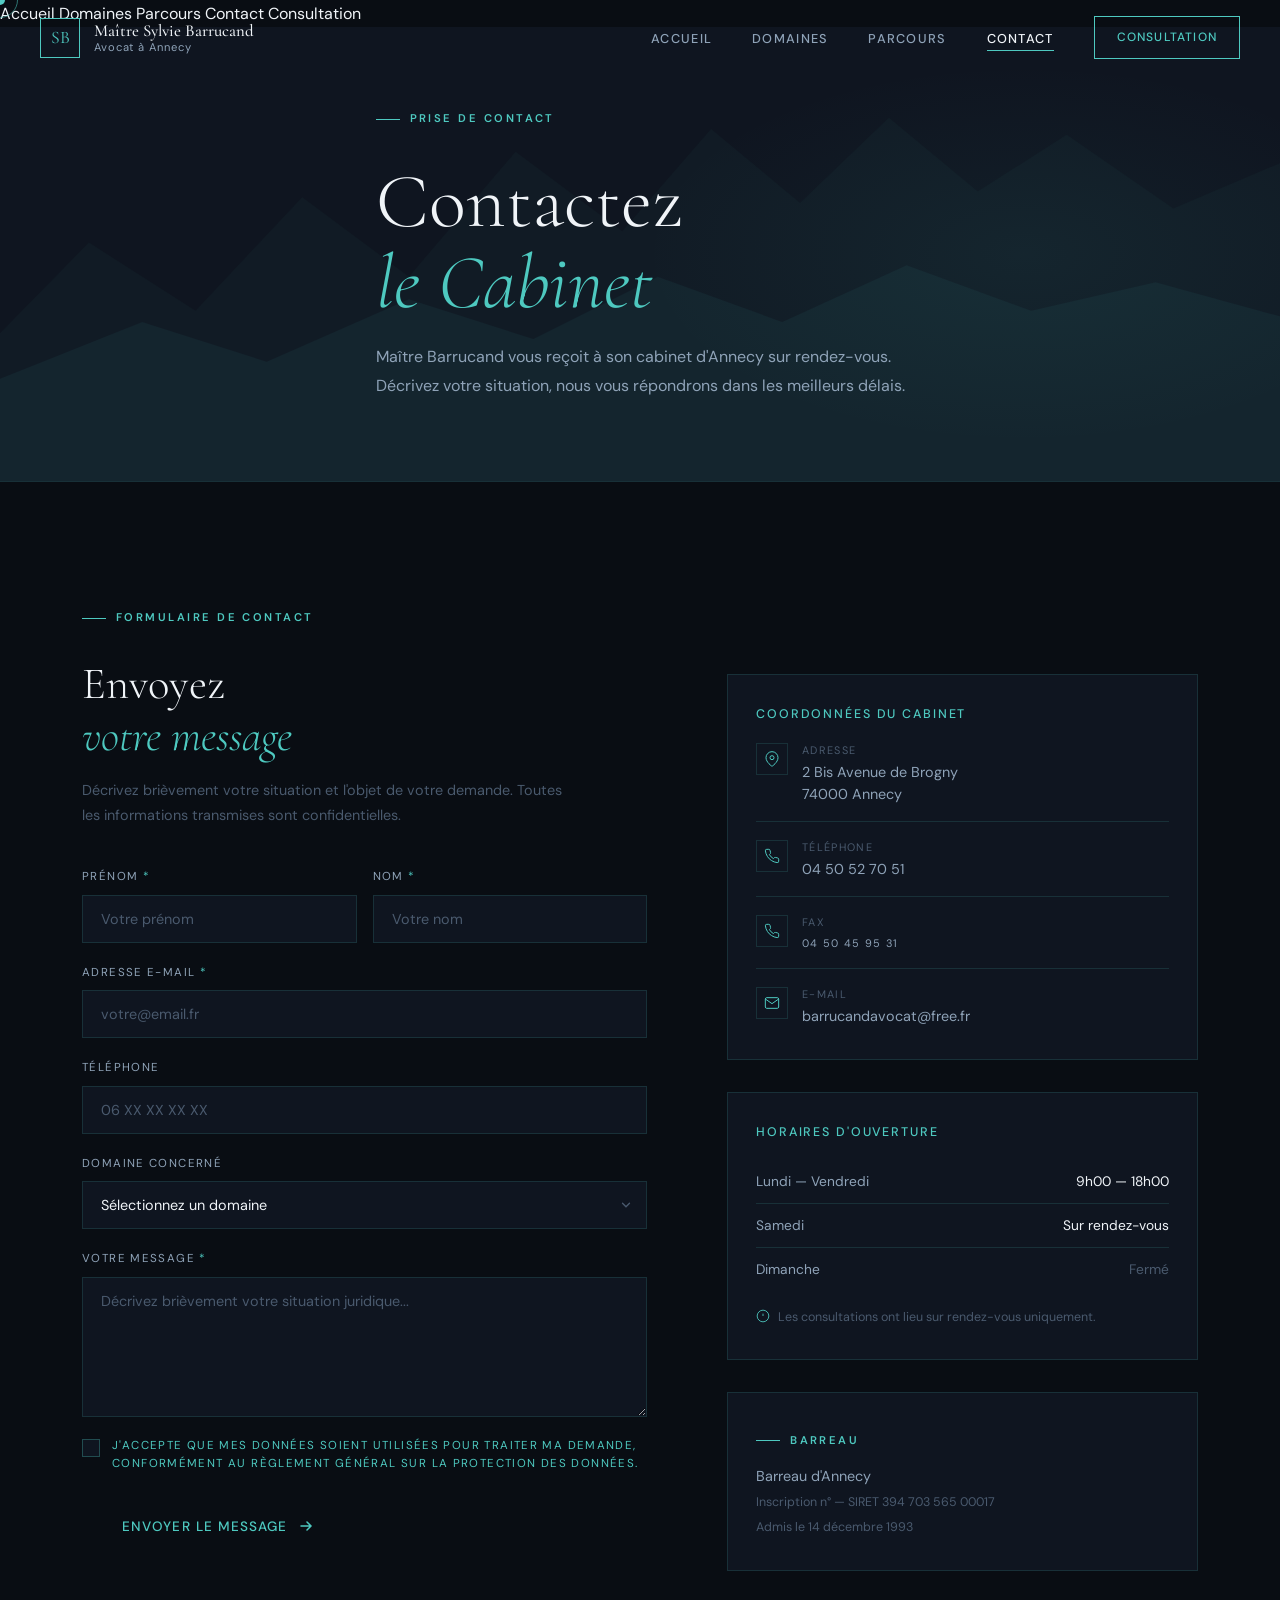
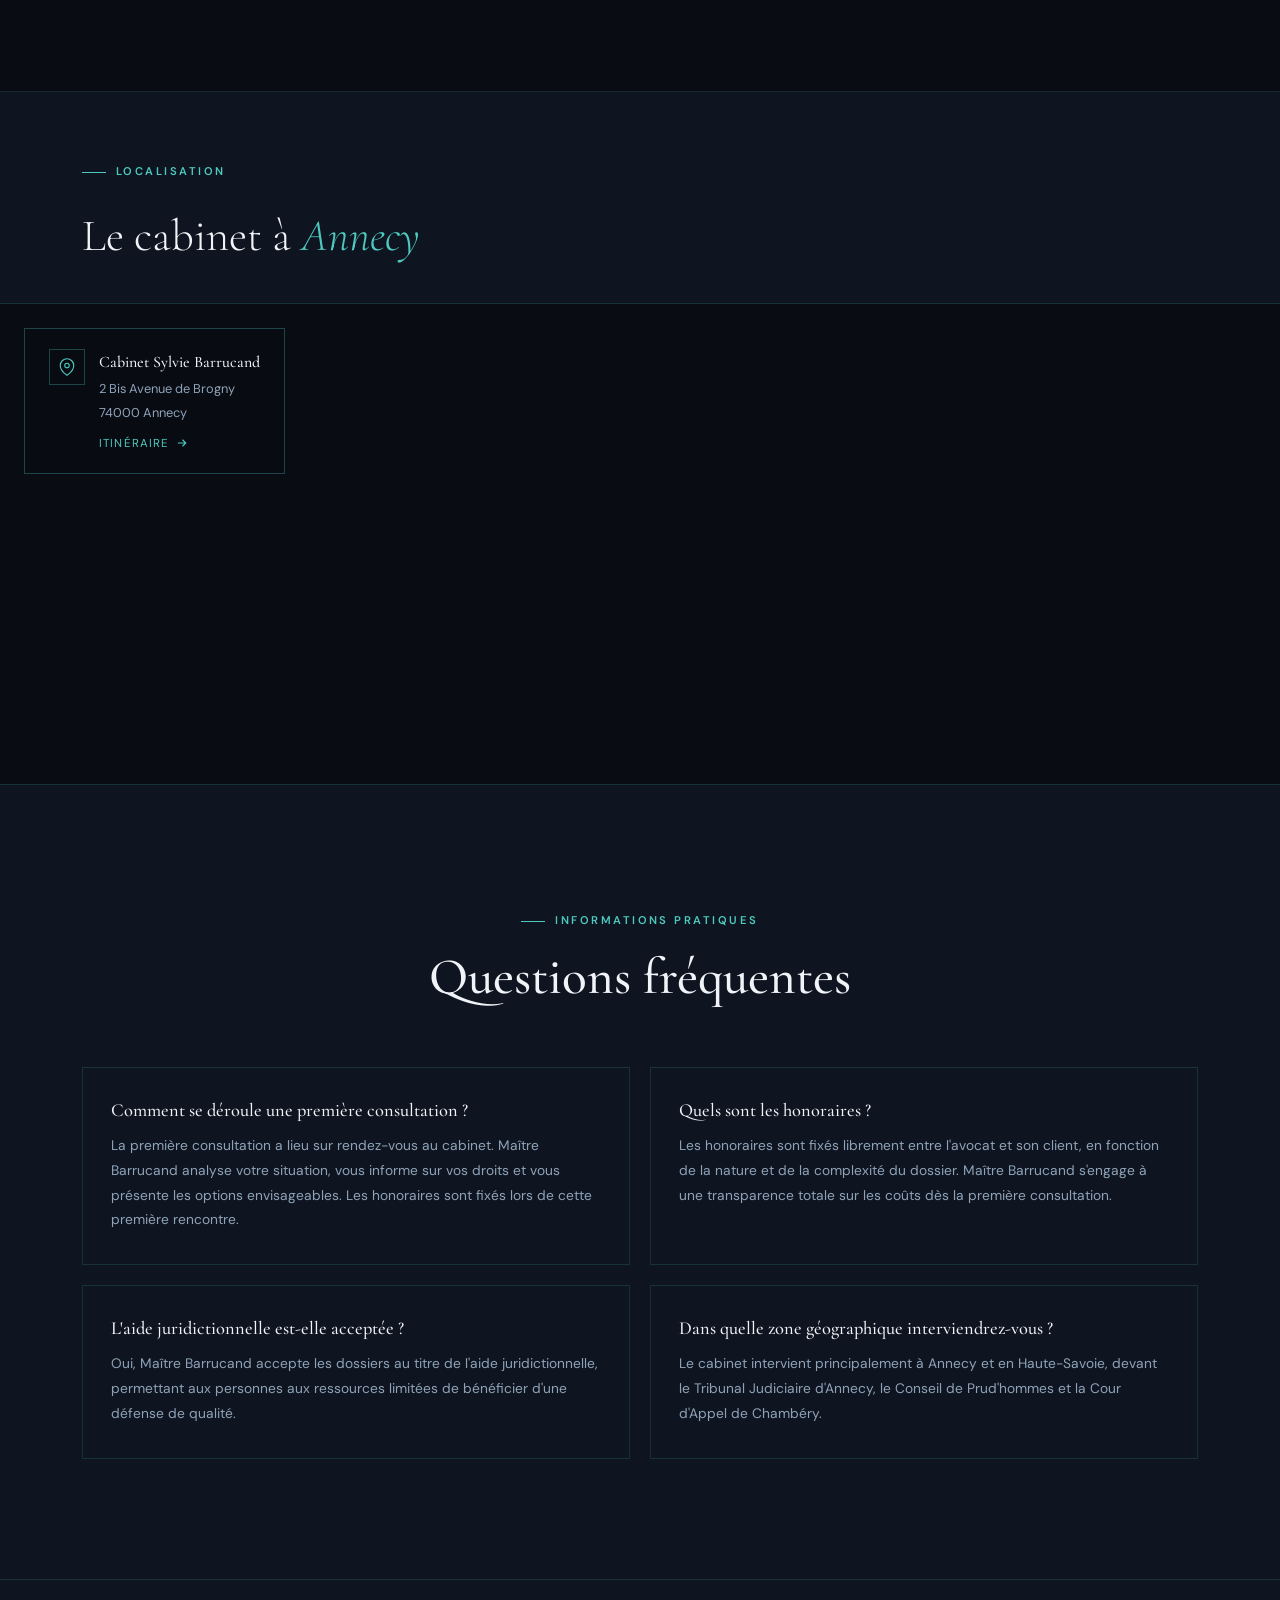
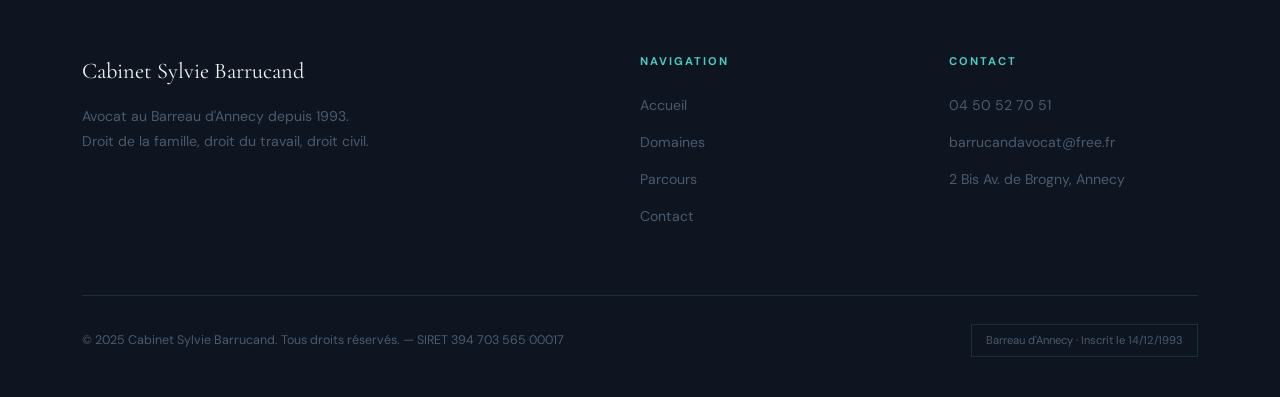
==== contact.html @ 0e67ed8c "Build complete lawyer website for Maître Sylvie Barrucand 4-page static site (index, domaines, parco" ====
<!DOCTYPE html>
<html lang="fr">
<head>
  <meta charset="UTF-8">
  <meta name="viewport" content="width=device-width, initial-scale=1.0">
  <meta name="description" content="Contactez Maître Sylvie Barrucand, avocat à Annecy. Cabinet au 2 Bis Avenue de Brogny, 74000 Annecy.">
  <title>Contact — Maître Sylvie Barrucand</title>
  <link rel="stylesheet" href="assets/css/style.css">
  <link rel="stylesheet" href="assets/css/contact.css">
</head>
<body>

<div id="cursor"></div>
<div id="cursor-ring"></div>

<nav class="nav scrolled">
  <a href="index.html" class="nav__brand">
    <div class="nav__monogram">SB</div>
    <div class="nav__name">Maître Sylvie Barrucand<span>Avocat à Annecy</span></div>
  </a>
  <ul class="nav__links">
    <li><a href="index.html">Accueil</a></li>
    <li><a href="domaines.html">Domaines</a></li>
    <li><a href="parcours.html">Parcours</a></li>
    <li><a href="contact.html" class="active">Contact</a></li>
  </ul>
  <a href="contact.html" class="nav__cta">Consultation</a>
  <button class="nav__burger" aria-label="Menu"><span></span><span></span><span></span></button>
</nav>
<div class="nav__mobile">
  <a href="index.html">Accueil</a>
  <a href="domaines.html">Domaines</a>
  <a href="parcours.html">Parcours</a>
  <a href="contact.html">Contact</a>
  <a href="contact.html" class="nav__cta-mobile">Consultation</a>
</div>

<!-- ── Page Hero ── -->
<section class="contact-hero">
  <div class="contact-hero__bg">
    <svg viewBox="0 0 1440 400" preserveAspectRatio="none" xmlns="http://www.w3.org/2000/svg">
      <path d="M0,400 L0,270 L100,190 L220,250 L340,150 L460,220 L580,110 L700,180 L800,90 L900,155 L1000,80 L1100,145 L1200,95 L1320,160 L1440,120 L1440,400 Z" fill="rgba(78,201,192,.03)"/>
      <path d="M0,400 L0,310 L160,260 L300,295 L460,240 L600,275 L740,220 L880,260 L1020,210 L1160,250 L1300,225 L1440,255 L1440,400 Z" fill="rgba(78,201,192,.055)"/>
    </svg>
    <div class="contact-hero__glow"></div>
  </div>
  <div class="container contact-hero__content">
    <span class="eyebrow reveal">Prise de contact</span>
    <h1 class="reveal">Contactez<br><em>le Cabinet</em></h1>
    <p class="reveal">Maître Barrucand vous reçoit à son cabinet d'Annecy sur rendez-vous.<br>Décrivez votre situation, nous vous répondrons dans les meilleurs délais.</p>
  </div>
</section>

<!-- ── Main Contact Layout ── -->
<section class="section contact-main">
  <div class="container">
    <div class="contact-grid">

      <!-- Form -->
      <div class="contact-form-wrap reveal-left">
        <span class="eyebrow">Formulaire de contact</span>
        <h2>Envoyez<br><em>votre message</em></h2>
        <p class="contact-form-intro">Décrivez brièvement votre situation et l'objet de votre demande. Toutes les informations transmises sont confidentielles.</p>

        <form class="contact-form" id="contact-form" novalidate>
          <div class="form-row">
            <div class="form-group">
              <label for="prenom">Prénom <span>*</span></label>
              <input type="text" id="prenom" name="prenom" placeholder="Votre prénom" required autocomplete="given-name">
              <span class="form-error">Champ requis</span>
            </div>
            <div class="form-group">
              <label for="nom">Nom <span>*</span></label>
              <input type="text" id="nom" name="nom" placeholder="Votre nom" required autocomplete="family-name">
              <span class="form-error">Champ requis</span>
            </div>
          </div>

          <div class="form-group">
            <label for="email">Adresse e-mail <span>*</span></label>
            <input type="email" id="email" name="email" placeholder="votre@email.fr" required autocomplete="email">
            <span class="form-error">Adresse e-mail invalide</span>
          </div>

          <div class="form-group">
            <label for="tel">Téléphone</label>
            <input type="tel" id="tel" name="tel" placeholder="06 XX XX XX XX" autocomplete="tel">
          </div>

          <div class="form-group">
            <label for="domaine">Domaine concerné</label>
            <div class="select-wrap">
              <select id="domaine" name="domaine">
                <option value="">Sélectionnez un domaine</option>
                <option value="famille">Droit de la famille</option>
                <option value="travail">Droit du travail</option>
                <option value="civil">Droit civil</option>
                <option value="autre">Autre</option>
              </select>
              <svg class="select-arrow" width="14" height="14" viewBox="0 0 16 16" fill="none"><path d="M4 6l4 4 4-4" stroke="currentColor" stroke-width="1.5" stroke-linecap="round"/></svg>
            </div>
          </div>

          <div class="form-group">
            <label for="message">Votre message <span>*</span></label>
            <textarea id="message" name="message" rows="6" placeholder="Décrivez brièvement votre situation juridique..." required></textarea>
            <span class="form-error">Champ requis</span>
          </div>

          <div class="form-group form-group--check">
            <label class="check-label">
              <input type="checkbox" id="rgpd" name="rgpd" required>
              <span class="check-custom"></span>
              <span>J'accepte que mes données soient utilisées pour traiter ma demande, conformément au <a href="#" style="color:var(--glacier)">Règlement Général sur la Protection des Données</a>.</span>
            </label>
            <span class="form-error">Veuillez accepter</span>
          </div>

          <button type="submit" class="btn form-submit">
            <span>Envoyer le message</span>
            <svg width="16" height="16" viewBox="0 0 16 16" fill="none"><path d="M3 8h10M9 4l4 4-4 4" stroke="currentColor" stroke-width="1.5" stroke-linecap="round"/></svg>
          </button>

          <div class="form-success" id="form-success" hidden>
            <svg width="20" height="20" viewBox="0 0 24 24" fill="none" stroke="currentColor" stroke-width="1.5"><path d="M22 11.1V12a10 10 0 11-5.9-9.1"/><polyline points="22 4 12 14.01 9 11.01"/></svg>
            <span>Message envoyé. Nous vous répondrons dans les meilleurs délais.</span>
          </div>
        </form>
      </div>

      <!-- Sidebar info -->
      <div class="contact-sidebar reveal-right">

        <div class="contact-info-block">
          <h4>Coordonnées du cabinet</h4>
          <div class="contact-info-list">
            <div class="contact-info-item">
              <div class="contact-info-icon">
                <svg width="16" height="16" viewBox="0 0 24 24" fill="none" stroke="currentColor" stroke-width="1.5"><path d="M21 10c0 7-9 13-9 13s-9-6-9-13a9 9 0 0118 0z"/><circle cx="12" cy="10" r="3"/></svg>
              </div>
              <div>
                <span>Adresse</span>
                <a href="https://maps.google.com/?q=2+Bis+Avenue+de+Brogny+74000+Annecy" target="_blank" rel="noopener">
                  2 Bis Avenue de Brogny<br>74000 Annecy
                </a>
              </div>
            </div>
            <div class="contact-info-item">
              <div class="contact-info-icon">
                <svg width="16" height="16" viewBox="0 0 24 24" fill="none" stroke="currentColor" stroke-width="1.5"><path d="M22 16.9v3a2 2 0 01-2.2 2 19.8 19.8 0 01-8.6-3.1 19.5 19.5 0 01-6-6A19.8 19.8 0 012.1 4.2 2 2 0 014.1 2h3a2 2 0 012 1.7c.1 1 .4 2 .7 2.9a2 2 0 01-.5 2.1L8.1 9.9a16 16 0 006 6l1.2-1.2a2 2 0 012.1-.5c.9.3 1.9.6 2.9.7A2 2 0 0122 16.9z"/></svg>
              </div>
              <div>
                <span>Téléphone</span>
                <a href="tel:0450527051">04 50 52 70 51</a>
              </div>
            </div>
            <div class="contact-info-item">
              <div class="contact-info-icon">
                <svg width="16" height="16" viewBox="0 0 24 24" fill="none" stroke="currentColor" stroke-width="1.5"><path d="M22 16.9v3a2 2 0 01-2.2 2 19.8 19.8 0 01-8.6-3.1 19.5 19.5 0 01-6-6A19.8 19.8 0 012.1 4.2 2 2 0 014.1 2h3a2 2 0 012 1.7c.1 1 .4 2 .7 2.9a2 2 0 01-.5 2.1L8.1 9.9a16 16 0 006 6l1.2-1.2a2 2 0 012.1-.5c.9.3 1.9.6 2.9.7A2 2 0 0122 16.9z"/></svg>
              </div>
              <div>
                <span>Fax</span>
                <span style="color:var(--silver)">04 50 45 95 31</span>
              </div>
            </div>
            <div class="contact-info-item">
              <div class="contact-info-icon">
                <svg width="16" height="16" viewBox="0 0 24 24" fill="none" stroke="currentColor" stroke-width="1.5"><path d="M4 4h16c1.1 0 2 .9 2 2v12c0 1.1-.9 2-2 2H4c-1.1 0-2-.9-2-2V6c0-1.1.9-2 2-2z"/><polyline points="22,6 12,13 2,6"/></svg>
              </div>
              <div>
                <span>E-mail</span>
                <a href="mailto:barrucandavocat@free.fr">barrucandavocat@free.fr</a>
              </div>
            </div>
          </div>
        </div>

        <div class="contact-hours">
          <h4>Horaires d'ouverture</h4>
          <div class="hours-list">
            <div class="hours-row">
              <span>Lundi — Vendredi</span>
              <span>9h00 — 18h00</span>
            </div>
            <div class="hours-row">
              <span>Samedi</span>
              <span>Sur rendez-vous</span>
            </div>
            <div class="hours-row hours-row--closed">
              <span>Dimanche</span>
              <span>Fermé</span>
            </div>
          </div>
          <p class="hours-note">
            <svg width="14" height="14" viewBox="0 0 24 24" fill="none" stroke="currentColor" stroke-width="1.5"><circle cx="12" cy="12" r="10"/><path d="M12 8v4M12 16h.01"/></svg>
            Les consultations ont lieu sur rendez-vous uniquement.
          </p>
        </div>

        <div class="contact-bar-info">
          <span class="eyebrow" style="margin-bottom:14px;">Barreau</span>
          <p>Barreau d'Annecy</p>
          <p style="margin-top:4px; font-size:.78rem; color:var(--muted);">Inscription n° — SIRET 394 703 565 00017</p>
          <p style="margin-top:4px; font-size:.78rem; color:var(--muted);">Admis le 14 décembre 1993</p>
        </div>

      </div>
    </div>
  </div>
</section>

<!-- ── Map ── -->
<section class="map-section">
  <div class="map-header">
    <div class="container">
      <span class="eyebrow reveal">Localisation</span>
      <h2 class="reveal">Le cabinet à <em>Annecy</em></h2>
    </div>
  </div>
  <div class="map-wrap reveal">
    <iframe
      src="https://www.openstreetmap.org/export/embed.html?bbox=6.115%2C45.896%2C6.135%2C45.908&amp;layer=mapnik&amp;marker=45.9016%2C6.125"
      width="100%" height="480"
      style="border:0; display:block; filter:grayscale(60%) contrast(1.1) brightness(0.8);"
      loading="lazy"
      title="Cabinet Sylvie Barrucand — 2 Bis Avenue de Brogny, 74000 Annecy"
      allowfullscreen>
    </iframe>
    <div class="map-overlay-card">
      <div class="map-overlay-card__icon">
        <svg width="18" height="18" viewBox="0 0 24 24" fill="none" stroke="currentColor" stroke-width="1.5"><path d="M21 10c0 7-9 13-9 13s-9-6-9-13a9 9 0 0118 0z"/><circle cx="12" cy="10" r="3"/></svg>
      </div>
      <div>
        <strong>Cabinet Sylvie Barrucand</strong>
        <span>2 Bis Avenue de Brogny</span>
        <span>74000 Annecy</span>
        <a href="https://maps.google.com/?q=2+Bis+Avenue+de+Brogny+74000+Annecy" target="_blank" rel="noopener" class="map-directions">
          Itinéraire
          <svg width="12" height="12" viewBox="0 0 16 16" fill="none"><path d="M3 8h10M9 4l4 4-4 4" stroke="currentColor" stroke-width="1.5" stroke-linecap="round"/></svg>
        </a>
      </div>
    </div>
  </div>
</section>

<!-- ── FAQ ── -->
<section class="section faq-section">
  <div class="container">
    <div class="faq-header reveal text-center" style="margin-bottom:60px;">
      <span class="eyebrow">Informations pratiques</span>
      <h2>Questions fréquentes</h2>
    </div>
    <div class="faq-grid">
      <div class="faq-item card reveal">
        <h4>Comment se déroule une première consultation ?</h4>
        <p>La première consultation a lieu sur rendez-vous au cabinet. Maître Barrucand analyse votre situation, vous informe sur vos droits et vous présente les options envisageables. Les honoraires sont fixés lors de cette première rencontre.</p>
      </div>
      <div class="faq-item card reveal">
        <h4>Quels sont les honoraires ?</h4>
        <p>Les honoraires sont fixés librement entre l'avocat et son client, en fonction de la nature et de la complexité du dossier. Maître Barrucand s'engage à une transparence totale sur les coûts dès la première consultation.</p>
      </div>
      <div class="faq-item card reveal">
        <h4>L'aide juridictionnelle est-elle acceptée ?</h4>
        <p>Oui, Maître Barrucand accepte les dossiers au titre de l'aide juridictionnelle, permettant aux personnes aux ressources limitées de bénéficier d'une défense de qualité.</p>
      </div>
      <div class="faq-item card reveal">
        <h4>Dans quelle zone géographique interviendrez-vous ?</h4>
        <p>Le cabinet intervient principalement à Annecy et en Haute-Savoie, devant le Tribunal Judiciaire d'Annecy, le Conseil de Prud'hommes et la Cour d'Appel de Chambéry.</p>
      </div>
    </div>
  </div>
</section>

<!-- Footer -->
<footer class="footer">
  <div class="container">
    <div class="footer__grid">
      <div>
        <div class="footer__brand-name">Cabinet Sylvie Barrucand</div>
        <p class="footer__desc">Avocat au Barreau d'Annecy depuis 1993. Droit de la famille, droit du travail, droit civil.</p>
      </div>
      <div class="footer__col">
        <h5>Navigation</h5>
        <ul>
          <li><a href="index.html">Accueil</a></li>
          <li><a href="domaines.html">Domaines</a></li>
          <li><a href="parcours.html">Parcours</a></li>
          <li><a href="contact.html">Contact</a></li>
        </ul>
      </div>
      <div class="footer__col">
        <h5>Contact</h5>
        <ul>
          <li><a href="tel:0450527051">04 50 52 70 51</a></li>
          <li><a href="mailto:barrucandavocat@free.fr">barrucandavocat@free.fr</a></li>
          <li><a href="#">2 Bis Av. de Brogny, Annecy</a></li>
        </ul>
      </div>
    </div>
    <div class="footer__bottom">
      <p>© 2025 Cabinet Sylvie Barrucand. Tous droits réservés. — SIRET 394 703 565 00017</p>
      <div class="footer__badge">Barreau d'Annecy · Inscrit le 14/12/1993</div>
    </div>
  </div>
</footer>

<script src="assets/js/main.js"></script>
<script src="assets/js/contact.js"></script>
</body>
</html>
---- assets/css/style.css ----
/* ============================================================
   CABINET SYLVIE BARRUCAND — Global Stylesheet
   Design: Alpine Corporate Luxury
   ============================================================ */

@import url('https://fonts.googleapis.com/css2?family=Cormorant+Garamond:ital,wght@0,300;0,400;0,500;0,600;0,700;1,300;1,400;1,600&family=DM+Sans:wght@300;400;500;600&display=swap');

/* ── Reset & Base ── */
*, *::before, *::after { box-sizing: border-box; margin: 0; padding: 0; }

:root {
  --bg:         #090d13;
  --bg2:        #0f1520;
  --bg3:        #141c28;
  --glacier:    #4ec9c0;
  --glacier2:   #7ddbd4;
  --gold:       #c9a96e;
  --white:      #f0f4f8;
  --silver:     #8fa3b8;
  --muted:      #4a5a6e;
  --border:     rgba(78,201,192,.15);
  --border2:    rgba(78,201,192,.30);
  --radius:     4px;
  --nav-h:      76px;
  --transition: .45s cubic-bezier(.22,1,.36,1);
}

html { scroll-behavior: smooth; font-size: 16px; }

body {
  background: var(--bg);
  color: var(--white);
  font-family: 'DM Sans', sans-serif;
  font-weight: 400;
  line-height: 1.7;
  overflow-x: hidden;
  cursor: none;
}

/* ── Custom Cursor ── */
#cursor {
  position: fixed; width: 10px; height: 10px;
  background: var(--glacier); border-radius: 50%;
  pointer-events: none; z-index: 9999;
  transform: translate(-50%,-50%);
  transition: transform .1s, width .3s, height .3s, opacity .3s;
  mix-blend-mode: screen;
}
#cursor-ring {
  position: fixed; width: 36px; height: 36px;
  border: 1.5px solid rgba(78,201,192,.55);
  border-radius: 50%; pointer-events: none; z-index: 9998;
  transform: translate(-50%,-50%);
  transition: transform .18s ease, width .35s, height .35s, border-color .3s;
}
body:has(a:hover) #cursor, body:has(button:hover) #cursor { width: 16px; height: 16px; }
body:has(a:hover) #cursor-ring, body:has(button:hover) #cursor-ring {
  width: 52px; height: 52px; border-color: var(--glacier);
}

/* ── Typography ── */
h1, h2, h3, h4 {
  font-family: 'Cormorant Garamond', serif;
  font-weight: 500; line-height: 1.15;
  color: var(--white);
}
h1 { font-size: clamp(2.6rem, 6vw, 5.5rem); }
h2 { font-size: clamp(2rem, 4vw, 3.4rem); }
h3 { font-size: clamp(1.3rem, 2.5vw, 1.9rem); }
h4 { font-size: 1.2rem; }

p { color: var(--silver); max-width: 65ch; }
a { color: inherit; text-decoration: none; }
strong { color: var(--white); font-weight: 500; }

/* ── Section rhythm ── */
.section { padding: 120px 0; }
.section--sm { padding: 80px 0; }
.container { max-width: 1180px; margin: 0 auto; padding: 0 32px; }
.container--wide { max-width: 1360px; margin: 0 auto; padding: 0 40px; }

/* ── Section label ── */
.eyebrow {
  display: inline-block;
  font-family: 'DM Sans', sans-serif;
  font-size: .7rem; font-weight: 600;
  letter-spacing: .22em; text-transform: uppercase;
  color: var(--glacier); margin-bottom: 18px;
}
.eyebrow::before {
  content: ''; display: inline-block;
  width: 24px; height: 1px;
  background: var(--glacier); vertical-align: middle;
  margin-right: 10px;
}

/* ── Divider line ── */
.rule {
  width: 48px; height: 2px;
  background: linear-gradient(90deg, var(--glacier), transparent);
  margin: 24px 0 32px;
}

/* ── Buttons ── */
.btn {
  display: inline-flex; align-items: center; gap: 10px;
  padding: 14px 32px;
  font-family: 'DM Sans', sans-serif;
  font-size: .85rem; font-weight: 500;
  letter-spacing: .08em; text-transform: uppercase;
  border: 1.5px solid var(--glacier);
  color: var(--glacier);
  background: transparent;
  cursor: none;
  position: relative; overflow: hidden;
  transition: color var(--transition);
}
.btn::before {
  content: ''; position: absolute; inset: 0;
  background: var(--glacier); transform: scaleX(0);
  transform-origin: left; transition: transform var(--transition);
}
.btn:hover { color: var(--bg); }
.btn:hover::before { transform: scaleX(1); }
.btn span { position: relative; z-index: 1; }
.btn svg { position: relative; z-index: 1; transition: transform .3s; }
.btn:hover svg { transform: translateX(4px); }

.btn--ghost {
  border-color: var(--border2);
  color: var(--silver);
}
.btn--ghost::before { background: rgba(78,201,192,.08); }
.btn--ghost:hover { color: var(--glacier); border-color: var(--glacier); }

/* ── Nav ── */
.nav {
  position: fixed; top: 0; left: 0; right: 0; z-index: 900;
  height: var(--nav-h);
  display: flex; align-items: center;
  padding: 0 40px;
  transition: background .5s, backdrop-filter .5s, border-color .5s;
  border-bottom: 1px solid transparent;
}
.nav.scrolled {
  background: rgba(9,13,19,.88);
  backdrop-filter: blur(18px);
  border-bottom-color: var(--border);
}
.nav__brand {
  display: flex; align-items: center; gap: 14px;
  text-decoration: none;
}
.nav__monogram {
  width: 40px; height: 40px; border: 1.5px solid var(--glacier);
  display: flex; align-items: center; justify-content: center;
  font-family: 'Cormorant Garamond', serif;
  font-size: 1.1rem; color: var(--glacier);
  flex-shrink: 0;
}
.nav__name {
  font-family: 'Cormorant Garamond', serif;
  font-size: 1.05rem; font-weight: 500;
  line-height: 1.2; color: var(--white);
}
.nav__name span { display: block; font-size: .7rem; font-weight: 400; color: var(--silver); letter-spacing: .08em; font-family: 'DM Sans', sans-serif; }
.nav__links {
  display: flex; align-items: center; gap: 40px;
  margin-left: auto; list-style: none;
}
.nav__links a {
  font-size: .8rem; letter-spacing: .1em; text-transform: uppercase;
  color: var(--silver); font-family: 'DM Sans', sans-serif; font-weight: 500;
  position: relative; padding-bottom: 2px;
  transition: color .3s;
}
.nav__links a::after {
  content: ''; position: absolute; bottom: -2px; left: 0;
  width: 0; height: 1px; background: var(--glacier);
  transition: width .3s;
}
.nav__links a:hover, .nav__links a.active { color: var(--white); }
.nav__links a:hover::after, .nav__links a.active::after { width: 100%; }
.nav__cta {
  margin-left: 40px; padding: 10px 22px;
  font-size: .75rem; font-weight: 500; letter-spacing: .1em; text-transform: uppercase;
  border: 1px solid var(--glacier); color: var(--glacier);
  transition: background .3s, color .3s;
  white-space: nowrap;
}
.nav__cta:hover { background: var(--glacier); color: var(--bg); }

/* mobile burger */
.nav__burger { display: none; flex-direction: column; gap: 5px; cursor: none; margin-left: auto; }
.nav__burger span { display: block; width: 24px; height: 1.5px; background: var(--white); transition: .3s; }
.nav__burger.open span:nth-child(1) { transform: translateY(6.5px) rotate(45deg); }
.nav__burger.open span:nth-child(2) { opacity: 0; }
.nav__burger.open span:nth-child(3) { transform: translateY(-6.5px) rotate(-45deg); }

@media(max-width:900px) {
  .nav__links, .nav__cta { display: none; }
  .nav__burger { display: flex; }
  .nav__mobile {
    position: fixed; top: var(--nav-h); left: 0; right: 0;
    background: rgba(9,13,19,.97); backdrop-filter: blur(20px);
    padding: 32px 40px 40px;
    border-bottom: 1px solid var(--border);
    transform: translateY(-100%); opacity: 0;
    transition: transform .4s, opacity .4s;
    z-index: 899;
  }
  .nav__mobile.open { transform: translateY(0); opacity: 1; }
  .nav__mobile a {
    display: block; padding: 14px 0;
    font-size: 1.1rem; color: var(--silver);
    border-bottom: 1px solid var(--border);
    transition: color .3s;
  }
  .nav__mobile a:hover { color: var(--white); }
  .nav__mobile .nav__cta-mobile {
    display: inline-flex; margin-top: 24px;
    padding: 12px 28px; border: 1px solid var(--glacier);
    color: var(--glacier); font-size: .85rem;
    text-transform: uppercase; letter-spacing: .08em;
  }
}

/* ── Ticker ── */
.ticker {
  background: var(--bg3);
  border-bottom: 1px solid var(--border);
  overflow: hidden; height: 40px; display: flex; align-items: center;
}
.ticker__track {
  display: flex; align-items: center;
  white-space: nowrap;
  animation: ticker 45s linear infinite;
}
.ticker__track:hover { animation-play-state: paused; }
.ticker__item {
  font-size: .7rem; letter-spacing: .15em; text-transform: uppercase;
  color: var(--muted); padding: 0 40px;
}
.ticker__item span { color: var(--glacier); margin-right: 12px; }
@keyframes ticker { from { transform: translateX(0); } to { transform: translateX(-50%); } }

/* ── Scroll reveal ── */
.reveal {
  opacity: 0; transform: translateY(30px);
  transition: opacity .8s var(--transition), transform .8s var(--transition);
}
.reveal.visible { opacity: 1; transform: translateY(0); }
.reveal-left { opacity: 0; transform: translateX(-40px); transition: opacity .8s var(--transition), transform .8s var(--transition); }
.reveal-left.visible { opacity: 1; transform: translateX(0); }
.reveal-right { opacity: 0; transform: translateX(40px); transition: opacity .8s var(--transition), transform .8s var(--transition); }
.reveal-right.visible { opacity: 1; transform: translateX(0); }

/* ── Alpine SVG decoration ── */
.mountain-divider {
  width: 100%; height: 60px; overflow: hidden;
  line-height: 0; margin: 0;
}
.mountain-divider svg { width: 100%; height: 100%; display: block; }

/* ── Card base ── */
.card {
  background: var(--bg2);
  border: 1px solid var(--border);
  padding: 40px 36px;
  position: relative; overflow: hidden;
  transition: border-color .4s, transform .4s;
}
.card::before {
  content: ''; position: absolute; top: 0; left: 0;
  width: 2px; height: 0; background: var(--glacier);
  transition: height .5s;
}
.card:hover { border-color: var(--border2); transform: translateY(-4px); }
.card:hover::before { height: 100%; }

/* ── Footer ── */
.footer {
  background: var(--bg2);
  border-top: 1px solid var(--border);
  padding: 72px 0 40px;
}
.footer__grid {
  display: grid; grid-template-columns: 2fr 1fr 1fr;
  gap: 60px; margin-bottom: 56px;
}
.footer__brand-name {
  font-family: 'Cormorant Garamond', serif;
  font-size: 1.4rem; margin-bottom: 14px;
}
.footer__desc { font-size: .88rem; color: var(--muted); line-height: 1.8; max-width: 300px; }
.footer__col h5 {
  font-family: 'DM Sans', sans-serif;
  font-size: .7rem; letter-spacing: .18em; text-transform: uppercase;
  color: var(--glacier); margin-bottom: 20px;
}
.footer__col ul { list-style: none; }
.footer__col ul li { margin-bottom: 10px; }
.footer__col ul li a { font-size: .88rem; color: var(--muted); transition: color .3s; }
.footer__col ul li a:hover { color: var(--white); }
.footer__bottom {
  border-top: 1px solid var(--border);
  padding-top: 28px;
  display: flex; justify-content: space-between; align-items: center;
  flex-wrap: wrap; gap: 12px;
}
.footer__bottom p { font-size: .78rem; color: var(--muted); max-width: none; }
.footer__badge {
  font-size: .7rem; color: var(--muted);
  border: 1px solid var(--border);
  padding: 6px 14px;
}
@media(max-width:768px) {
  .footer__grid { grid-template-columns: 1fr; gap: 40px; }
}

/* ── Utilities ── */
.text-glacier { color: var(--glacier); }
.text-gold { color: var(--gold); }
.text-silver { color: var(--silver); }
.text-center { text-align: center; }
.mt-8 { margin-top: 8px; }
.mt-16 { margin-top: 16px; }
.mt-24 { margin-top: 24px; }
.mt-40 { margin-top: 40px; }
.mb-8 { margin-bottom: 8px; }
.mb-16 { margin-bottom: 16px; }
.mb-24 { margin-bottom: 24px; }
.mb-40 { margin-bottom: 40px; }

/* ── Page hero (inner pages) ── */
.page-hero {
  min-height: 400px; display: flex; align-items: flex-end;
  padding: 0 0 80px;
  position: relative; overflow: hidden;
  background: var(--bg2);
  border-bottom: 1px solid var(--border);
}
.page-hero::before {
  content: ''; position: absolute; inset: 0;
  background: radial-gradient(ellipse 60% 70% at 70% 50%, rgba(78,201,192,.06) 0%, transparent 70%);
}
.page-hero__content { position: relative; z-index: 2; }

/* ── Selection ── */
::selection { background: rgba(78,201,192,.25); color: var(--white); }
---- assets/css/contact.css ----
/* ============================================================
   CONTACT PAGE — Specific Styles
   ============================================================ */

/* ── Hero ── */
.contact-hero {
  padding-top: var(--nav-h);
  padding-bottom: 80px;
  min-height: 420px; display: flex; align-items: flex-end;
  background: var(--bg2);
  border-bottom: 1px solid var(--border);
  position: relative; overflow: hidden;
}
.contact-hero__bg {
  position: absolute; inset: 0; pointer-events: none;
}
.contact-hero__bg svg {
  position: absolute; bottom: 0; left: 0; width: 100%; height: 100%;
}
.contact-hero__glow {
  position: absolute; inset: 0;
  background: radial-gradient(ellipse 50% 70% at 80% 50%, rgba(78,201,192,.06) 0%, transparent 60%);
}
.contact-hero__content { position: relative; z-index: 2; }
.contact-hero h1 {
  font-size: clamp(2.8rem, 6vw, 5.5rem);
  font-weight: 300; margin: 16px 0 20px; line-height: 1.05;
}
.contact-hero h1 em { color: var(--glacier); font-style: italic; display: block; }
.contact-hero p { font-size: 1rem; color: var(--silver); max-width: 56ch; line-height: 1.8; }

/* ── Main Layout ── */
.contact-main { background: var(--bg); }
.contact-grid {
  display: grid; grid-template-columns: 1.2fr 1fr;
  gap: 80px; align-items: start;
}

/* ── Form ── */
.contact-form-wrap h2 { font-size: clamp(2rem, 3.5vw, 2.8rem); font-weight: 300; margin: 14px 0 16px; }
.contact-form-wrap h2 em { color: var(--glacier); font-style: italic; }
.contact-form-intro { font-size: .9rem; color: var(--muted); margin-bottom: 40px; max-width: 50ch; }

.contact-form { margin-top: 0; }
.form-row { display: grid; grid-template-columns: 1fr 1fr; gap: 16px; }
.form-group { display: flex; flex-direction: column; gap: 8px; margin-bottom: 20px; }
.form-group label {
  font-size: .72rem; letter-spacing: .12em; text-transform: uppercase;
  color: var(--silver); font-family: 'DM Sans', sans-serif;
}
.form-group label span { color: var(--glacier); }

.form-group input,
.form-group textarea,
.form-group select {
  background: var(--bg2);
  border: 1px solid var(--border);
  color: var(--white);
  font-family: 'DM Sans', sans-serif;
  font-size: .9rem;
  padding: 14px 18px;
  outline: none;
  transition: border-color .3s;
  width: 100%;
  -webkit-appearance: none;
}
.form-group input::placeholder,
.form-group textarea::placeholder { color: var(--muted); }
.form-group input:focus,
.form-group textarea:focus,
.form-group select:focus { border-color: var(--glacier); }
.form-group input.error,
.form-group textarea.error,
.form-group select.error { border-color: #e05a5a; }
.form-group textarea { resize: vertical; min-height: 140px; }

.select-wrap { position: relative; }
.select-wrap select { cursor: none; padding-right: 40px; }
.select-arrow {
  position: absolute; right: 14px; top: 50%;
  transform: translateY(-50%); color: var(--muted); pointer-events: none;
}
/* Fix for dark select options */
.form-group select option { background: #1a2433; color: var(--white); }

.form-error {
  font-size: .72rem; color: #e05a5a;
  display: none;
}
.form-group.has-error .form-error { display: block; }

/* Checkbox */
.form-group--check { flex-direction: row; align-items: flex-start; gap: 12px; }
.check-label {
  display: flex; gap: 12px; align-items: flex-start;
  cursor: none; font-size: .82rem; color: var(--muted);
  text-transform: none; letter-spacing: 0; line-height: 1.6;
}
.check-label input[type="checkbox"] { display: none; }
.check-custom {
  width: 18px; height: 18px; flex-shrink: 0;
  border: 1px solid var(--border2);
  background: var(--bg2); margin-top: 2px;
  display: flex; align-items: center; justify-content: center;
  transition: border-color .3s, background .3s;
}
.check-label input:checked + .check-custom {
  background: var(--glacier); border-color: var(--glacier);
}
.check-custom::after {
  content: ''; display: none;
  width: 6px; height: 10px;
  border: 1.5px solid var(--bg);
  border-top: none; border-left: none;
  transform: rotate(45deg) translateY(-1px);
}
.check-label input:checked + .check-custom::after { display: block; }
.form-group--check .form-error { margin-top: 4px; width: 100%; }

.form-submit { margin-top: 8px; border: none; padding: 16px 40px; font-size: .85rem; cursor: none; }
.form-submit::before { background: rgba(78,201,192,.15); }
.form-submit:hover { background: var(--glacier); color: var(--bg); }

.form-success {
  display: flex; align-items: center; gap: 12px;
  margin-top: 20px; padding: 16px 20px;
  background: rgba(78,201,192,.08);
  border: 1px solid var(--border2);
  color: var(--glacier); font-size: .88rem;
}
.form-success[hidden] { display: none; }

/* ── Sidebar ── */
.contact-sidebar { display: flex; flex-direction: column; gap: 32px; padding-top: 72px; }

.contact-info-block,
.contact-hours,
.contact-bar-info {
  padding: 32px 28px;
  background: var(--bg2);
  border: 1px solid var(--border);
}
.contact-info-block h4,
.contact-hours h4 {
  font-family: 'DM Sans', sans-serif; font-size: .78rem;
  letter-spacing: .15em; text-transform: uppercase;
  color: var(--glacier); margin-bottom: 20px; font-weight: 500;
}

.contact-info-list { display: flex; flex-direction: column; gap: 0; }
.contact-info-item {
  display: flex; gap: 14px; align-items: flex-start;
  padding: 16px 0; border-bottom: 1px solid var(--border);
}
.contact-info-item:first-child { padding-top: 0; }
.contact-info-item:last-child { border-bottom: none; padding-bottom: 0; }
.contact-info-icon {
  width: 32px; height: 32px; flex-shrink: 0;
  border: 1px solid var(--border);
  display: flex; align-items: center; justify-content: center;
  color: var(--glacier); margin-top: 2px;
}
.contact-info-item > div { display: flex; flex-direction: column; gap: 2px; }
.contact-info-item span {
  font-size: .68rem; letter-spacing: .12em; text-transform: uppercase;
  color: var(--muted);
}
.contact-info-item a {
  font-size: .9rem; color: var(--silver);
  transition: color .3s; line-height: 1.5;
}
.contact-info-item a:hover { color: var(--glacier); }

.hours-list { display: flex; flex-direction: column; gap: 0; margin-bottom: 16px; }
.hours-row {
  display: flex; justify-content: space-between; align-items: center;
  padding: 10px 0; border-bottom: 1px solid var(--border);
  font-size: .86rem;
}
.hours-row:last-child { border-bottom: none; }
.hours-row span:first-child { color: var(--silver); }
.hours-row span:last-child { color: var(--white); }
.hours-row--closed span:last-child { color: var(--muted); }
.hours-note {
  display: flex; align-items: flex-start; gap: 8px;
  font-size: .78rem; color: var(--muted); line-height: 1.5; max-width: none;
}
.hours-note svg { color: var(--glacier); flex-shrink: 0; margin-top: 1px; }

.contact-bar-info p { font-size: .9rem; color: var(--silver); max-width: none; }

/* ── Map ── */
.map-section { border-top: 1px solid var(--border); }
.map-header {
  background: var(--bg2);
  padding: 64px 0 40px;
  border-bottom: 1px solid var(--border);
}
.map-header h2 { font-size: clamp(1.8rem, 3.5vw, 2.8rem); font-weight: 300; margin-top: 12px; }
.map-header h2 em { color: var(--glacier); font-style: italic; }
.map-wrap { position: relative; }
.map-wrap iframe { display: block; }
.map-overlay-card {
  position: absolute; top: 24px; left: 24px;
  background: rgba(9,13,19,.92); backdrop-filter: blur(12px);
  border: 1px solid var(--border2);
  padding: 20px 24px;
  display: flex; gap: 14px; align-items: flex-start;
  max-width: 280px;
}
.map-overlay-card__icon {
  width: 36px; height: 36px; flex-shrink: 0;
  border: 1px solid var(--border2);
  display: flex; align-items: center; justify-content: center;
  color: var(--glacier);
}
.map-overlay-card > div {
  display: flex; flex-direction: column; gap: 2px;
}
.map-overlay-card strong { font-family: 'Cormorant Garamond', serif; font-size: 1rem; color: var(--white); }
.map-overlay-card span { font-size: .8rem; color: var(--silver); }
.map-directions {
  display: inline-flex; align-items: center; gap: 6px;
  font-size: .72rem; letter-spacing: .1em; text-transform: uppercase;
  color: var(--glacier); margin-top: 8px;
  transition: gap .3s;
}
.map-directions:hover { gap: 10px; }

/* ── FAQ ── */
.faq-section { background: var(--bg2); border-top: 1px solid var(--border); }
.faq-grid {
  display: grid; grid-template-columns: 1fr 1fr;
  gap: 20px;
}
.faq-item { padding: 32px 28px; }
.faq-item h4 {
  font-family: 'Cormorant Garamond', serif;
  font-size: 1.15rem; color: var(--white); margin-bottom: 12px;
}
.faq-item p { font-size: .86rem; line-height: 1.8; max-width: none; }

@media(max-width:900px) {
  .contact-grid { grid-template-columns: 1fr; gap: 48px; }
  .contact-sidebar { padding-top: 0; }
  .form-row { grid-template-columns: 1fr; }
  .faq-grid { grid-template-columns: 1fr; }
}
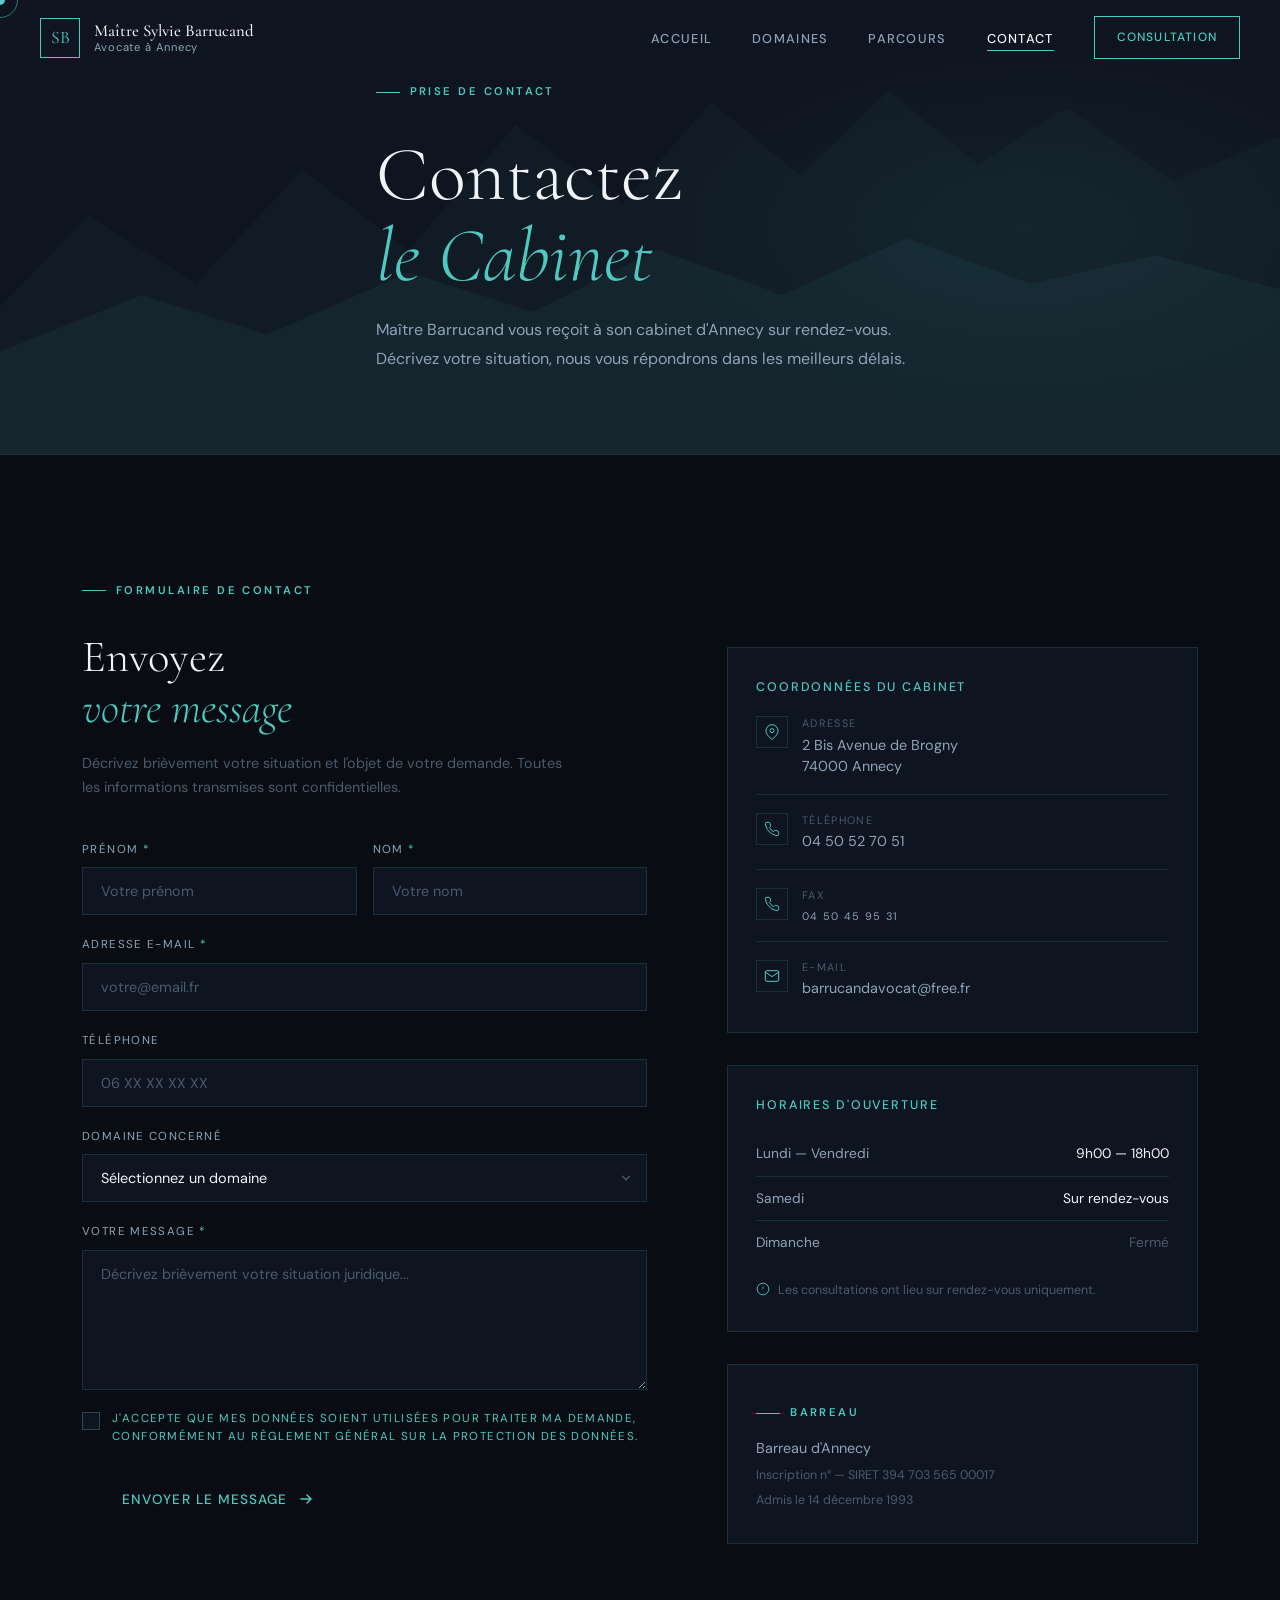
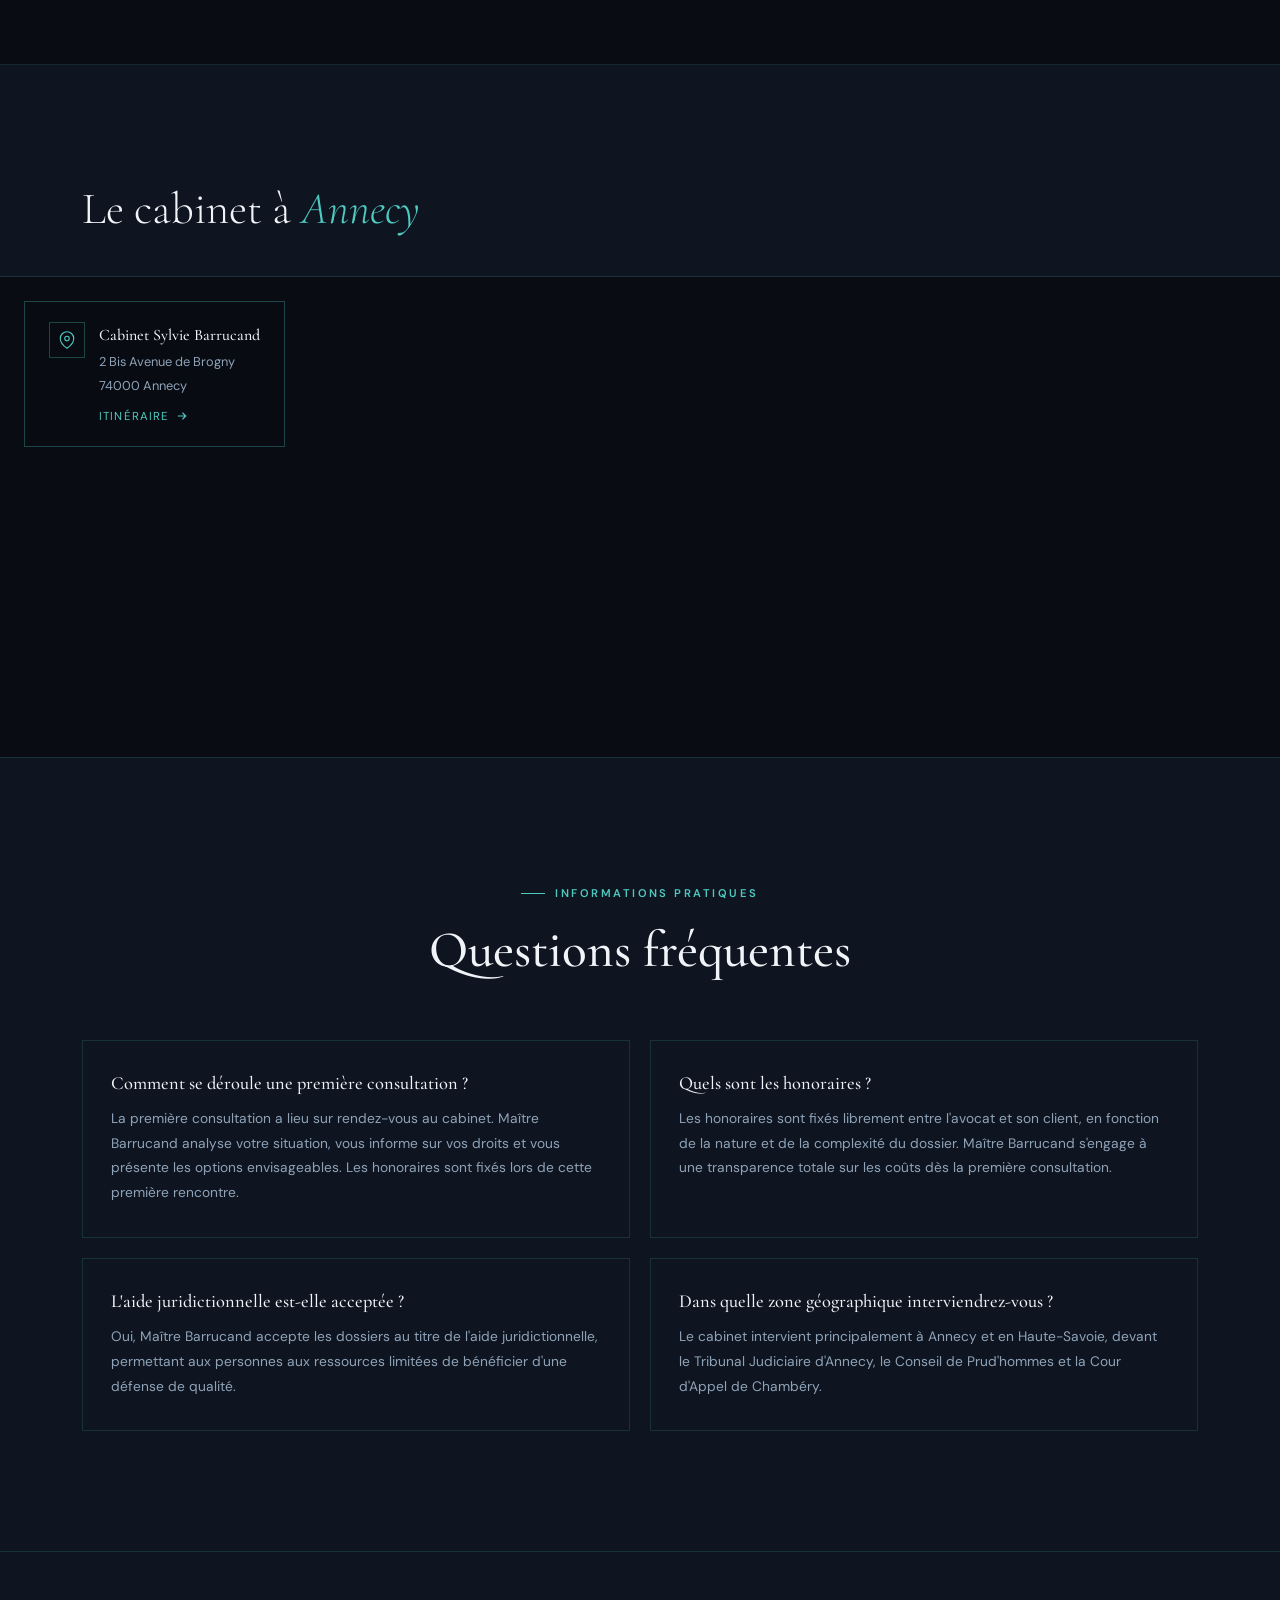
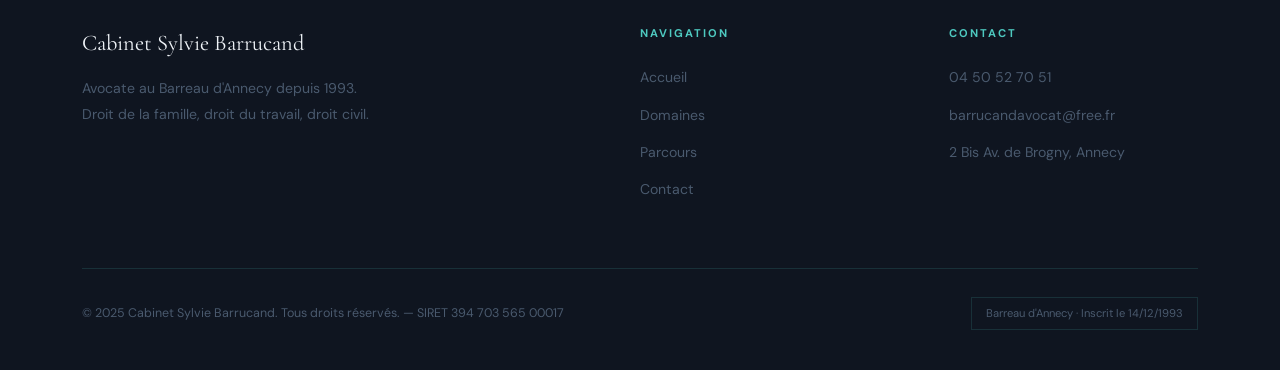
==== commit 19ce1a2a: "Fix: use feminine form Avocate throughout all pages Replace all personal references to Maître Barruc" ====
--- a/contact.html
+++ b/contact.html
@@ -3,7 +3,7 @@
 <head>
   <meta charset="UTF-8">
   <meta name="viewport" content="width=device-width, initial-scale=1.0">
-  <meta name="description" content="Contactez Maître Sylvie Barrucand, avocat à Annecy. Cabinet au 2 Bis Avenue de Brogny, 74000 Annecy.">
+  <meta name="description" content="Contactez Maître Sylvie Barrucand, avocate à Annecy. Cabinet au 2 Bis Avenue de Brogny, 74000 Annecy.">
   <title>Contact — Maître Sylvie Barrucand</title>
   <link rel="stylesheet" href="assets/css/style.css">
   <link rel="stylesheet" href="assets/css/contact.css">
@@ -16,7 +16,7 @@
 <nav class="nav scrolled">
   <a href="index.html" class="nav__brand">
     <div class="nav__monogram">SB</div>
-    <div class="nav__name">Maître Sylvie Barrucand<span>Avocat à Annecy</span></div>
+    <div class="nav__name">Maître Sylvie Barrucand<span>Avocate à Annecy</span></div>
   </a>
   <ul class="nav__links">
     <li><a href="index.html">Accueil</a></li>
@@ -277,7 +277,7 @@
     <div class="footer__grid">
       <div>
         <div class="footer__brand-name">Cabinet Sylvie Barrucand</div>
-        <p class="footer__desc">Avocat au Barreau d'Annecy depuis 1993. Droit de la famille, droit du travail, droit civil.</p>
+        <p class="footer__desc">Avocate au Barreau d'Annecy depuis 1993. Droit de la famille, droit du travail, droit civil.</p>
       </div>
       <div class="footer__col">
         <h5>Navigation</h5>
--- a/assets/css/style.css
+++ b/assets/css/style.css
@@ -196,6 +196,9 @@
 .nav__burger.open span:nth-child(1) { transform: translateY(6.5px) rotate(45deg); }
 .nav__burger.open span:nth-child(2) { opacity: 0; }
 .nav__burger.open span:nth-child(3) { transform: translateY(-6.5px) rotate(-45deg); }
+
+/* hidden by default on desktop */
+.nav__mobile { display: none; }
 
 @media(max-width:900px) {
   .nav__links, .nav__cta { display: none; }
